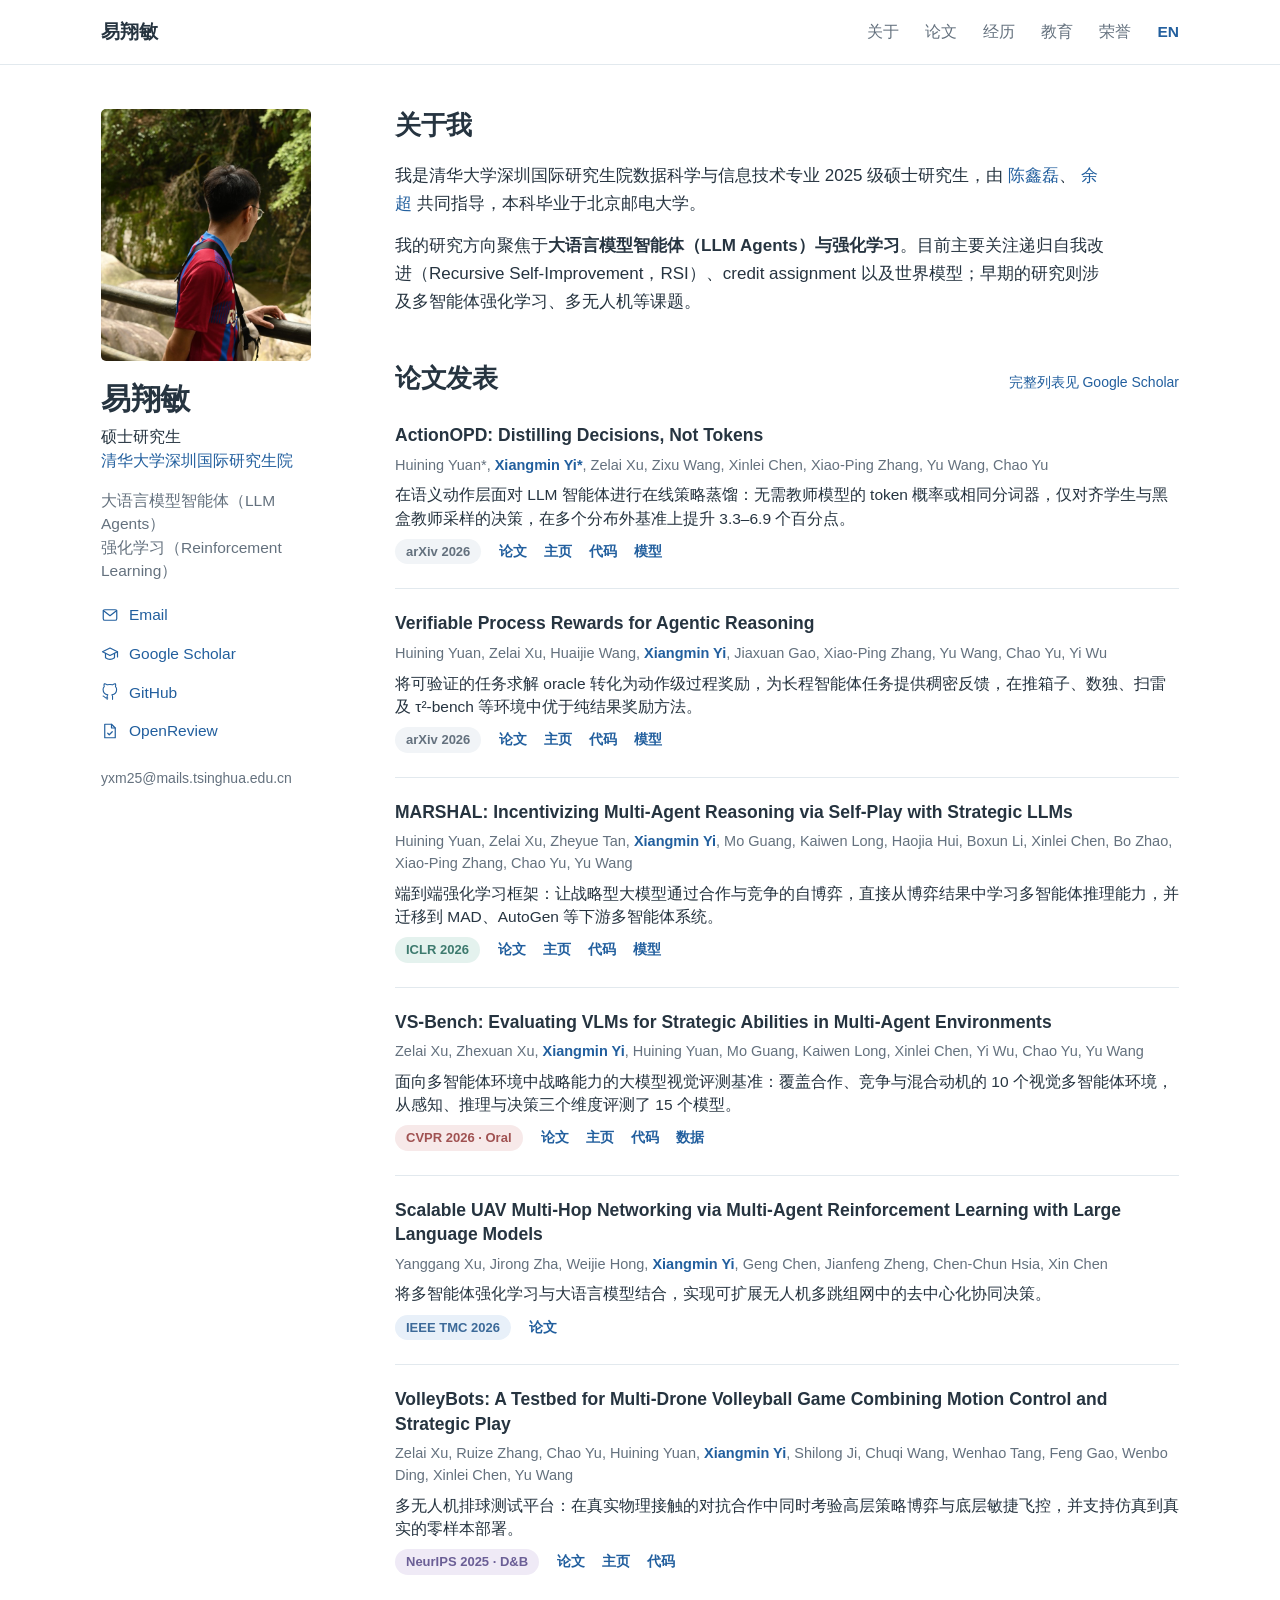
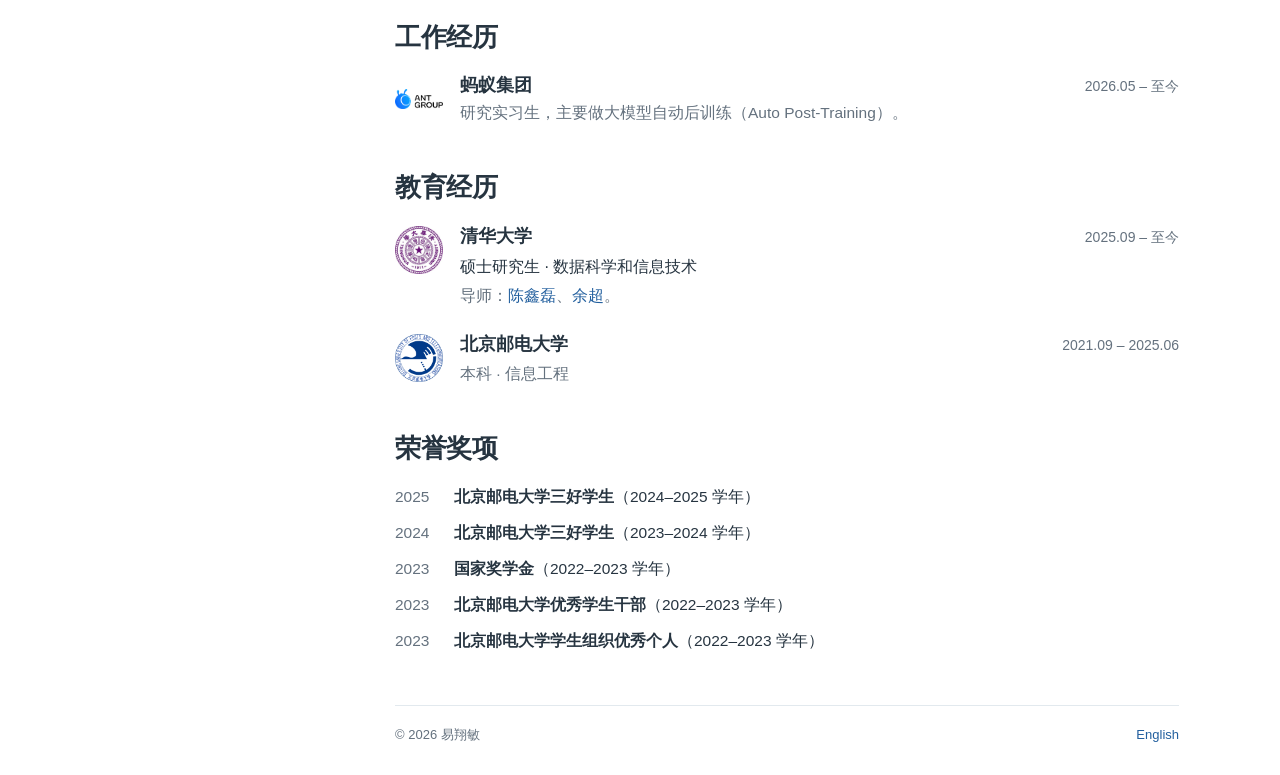
==== index.html @ 649173c6 "Initial commit" ====
<!DOCTYPE html>
<html lang="zh-CN">
<head>
  <meta charset="UTF-8" />
  <meta name="viewport" content="width=device-width, initial-scale=1.0" />
  <title>易翔敏 · 清华大学</title>
  <meta name="description" content="易翔敏（Xiangmin Yi），清华大学硕士研究生，研究方向为大语言模型、智能体、世界模型。论文发表于 ICLR、CVPR、NeurIPS 与 IEEE TMC。" />
  <link rel="icon" type="image/svg+xml" href="favicon.svg" />
  <link rel="stylesheet" href="css/style.css" />
</head>
<body>

<header class="site-header">
  <div class="header-inner">
    <a class="home-link" href="#about">易翔敏</a>
    <nav>
      <a href="#about">关于</a>
      <a href="#publications">论文</a>
      <a href="#experience">经历</a>
      <a href="#education">教育</a>
      <a href="#honors">荣誉</a>
      <a class="lang" href="en/index.html">EN</a>
    </nav>
  </div>
</header>

<div class="page-layout">

  <!-- ============ 左侧人物栏 ============ -->
  <aside class="profile">
    <!-- 如需更换照片：用新的竖版照片（约 3:4）覆盖 assets/img/profile.jpg 即可 -->
    <img class="portrait" src="assets/img/profile.jpg" width="640" height="768" alt="易翔敏" />
    <div class="profile-details">
      <h1>易翔敏</h1>
      <p class="profile-role">
        硕士研究生<br />
        <span class="profile-affiliation"><a href="https://www.sigs.tsinghua.edu.cn/" target="_blank" rel="noopener">清华大学深圳国际研究生院</a></span>
      </p>
      <p class="profile-interests">大语言模型智能体（LLM Agents）<br />强化学习（Reinforcement Learning）</p>
      <ul class="profile-links">
        <li><a href="mailto:yxm25@mails.tsinghua.edu.cn"><svg class="icon" viewBox="0 0 24 24"><rect x="3" y="5" width="18" height="14" rx="2"/><path d="m3 6 9 7 9-7"/></svg><span>Email</span></a></li>
        <li><a href="https://scholar.google.com/citations?hl=zh-CN&user=vT0_pP0AAAAJ" target="_blank" rel="noopener"><svg class="icon" viewBox="0 0 24 24"><path d="m2 9 10-5 10 5-10 5-10-5Z"/><path d="M6 11v6c4 3 8 3 12 0v-6M22 9v7"/></svg><span>Google Scholar</span></a></li>
        <li><a href="https://github.com/y1501028421/" target="_blank" rel="noopener"><svg class="icon" viewBox="0 0 24 24"><path d="M9 20c-5 1-5-3-7-3m14 5v-4a3.5 3.5 0 0 0-1-2.8c3.4-.4 7-1.7 7-7.7A6 6 0 0 0 20.3 3a5.5 5.5 0 0 0-.1-4s-1.3-.4-4.2 1.5a14.5 14.5 0 0 0-8 0C5.1-1.4 3.8-1 3.8-1a5.5 5.5 0 0 0-.1 4A6 6 0 0 0 2 7.5c0 6 3.6 7.3 7 7.7A3.5 3.5 0 0 0 8 18v4" transform="translate(1 2) scale(.9)"/></svg><span>GitHub</span></a></li>
        <li><a href="https://openreview.net/profile?id=%7EXiangmin_Yi1" target="_blank" rel="noopener"><svg class="icon" viewBox="0 0 24 24"><path d="M14 3H5v18h14V8l-5-5Z"/><path d="M14 3v5h5"/><path d="m9 15 2 2 4-4"/></svg><span>OpenReview</span></a></li>
      </ul>
      <a class="email-address" href="mailto:yxm25@mails.tsinghua.edu.cn">yxm25@mails.tsinghua.edu.cn</a>
    </div>
  </aside>

  <!-- ============ 右侧正文 ============ -->
  <main>

    <section id="about" class="about-section">
      <h2>关于我</h2>
      <p>
        我是清华大学深圳国际研究生院数据科学与信息技术专业 2025 级硕士研究生，由
        <a href="https://chen-xinlei.com/" target="_blank" rel="noopener">陈鑫磊</a>、
        <a href="https://zoeyuchao.github.io/" target="_blank" rel="noopener">余超</a>
        共同指导，本科毕业于北京邮电大学。
      </p>
      <p>
        我的研究方向聚焦于<strong>大语言模型智能体（LLM Agents）与强化学习</strong>。目前主要关注递归自我改进（Recursive Self-Improvement，RSI）、credit assignment
        以及世界模型；早期的研究则涉及多智能体强化学习、多无人机等课题。
      </p>
    </section>

    <section id="publications">
      <div class="section-heading">
        <h2>论文发表</h2>
        <a class="section-link" href="https://scholar.google.com/citations?hl=zh-CN&user=vT0_pP0AAAAJ" target="_blank" rel="noopener">完整列表见 Google Scholar</a>
      </div>

      <div class="pub">
        <h3 class="pub-title"><a href="https://arxiv.org/abs/2610.19820" target="_blank" rel="noopener">ActionOPD: Distilling Decisions, Not Tokens</a></h3>
        <p class="pub-authors">Huining Yuan*, <span class="me">Xiangmin Yi*</span>, Zelai Xu, Zixu Wang, Xinlei Chen, Xiao-Ping Zhang, Yu Wang, Chao Yu</p>
        <p class="pub-desc">在语义动作层面对 LLM 智能体进行在线策略蒸馏：无需教师模型的 token 概率或相同分词器，仅对齐学生与黑盒教师采样的决策，在多个分布外基准上提升 3.3–6.9 个百分点。</p>
        <div class="pub-meta">
          <span class="venue preprint">arXiv 2026</span>
          <div class="pub-links">
            <a href="https://arxiv.org/abs/2610.19820" target="_blank" rel="noopener">论文</a>
            <a href="https://thu-nics.github.io/ActionOPD/" target="_blank" rel="noopener">主页</a>
            <a href="https://github.com/thu-nics/ActionOPD" target="_blank" rel="noopener">代码</a>
            <a href="https://huggingface.co/collections/nics-efc/actionopd" target="_blank" rel="noopener">模型</a>
          </div>
        </div>
      </div>

      <div class="pub">
        <h3 class="pub-title"><a href="https://arxiv.org/abs/2605.10325" target="_blank" rel="noopener">Verifiable Process Rewards for Agentic Reasoning</a></h3>
        <p class="pub-authors">Huining Yuan, Zelai Xu, Huaijie Wang, <span class="me">Xiangmin Yi</span>, Jiaxuan Gao, Xiao-Ping Zhang, Yu Wang, Chao Yu, Yi Wu</p>
        <p class="pub-desc">将可验证的任务求解 oracle 转化为动作级过程奖励，为长程智能体任务提供稠密反馈，在推箱子、数独、扫雷及 τ²-bench 等环境中优于纯结果奖励方法。</p>
        <div class="pub-meta">
          <span class="venue preprint">arXiv 2026</span>
          <div class="pub-links">
            <a href="https://arxiv.org/abs/2605.10325" target="_blank" rel="noopener">论文</a>
            <a href="https://thu-nics.github.io/VPR/" target="_blank" rel="noopener">主页</a>
            <a href="https://github.com/thu-nics/VPR" target="_blank" rel="noopener">代码</a>
            <a href="https://huggingface.co/collections/nics-efc/vpr" target="_blank" rel="noopener">模型</a>
          </div>
        </div>
      </div>

      <div class="pub">
        <h3 class="pub-title"><a href="https://arxiv.org/abs/2510.15414" target="_blank" rel="noopener">MARSHAL: Incentivizing Multi-Agent Reasoning via Self-Play with Strategic LLMs</a></h3>
        <p class="pub-authors">Huining Yuan, Zelai Xu, Zheyue Tan, <span class="me">Xiangmin Yi</span>, Mo Guang, Kaiwen Long, Haojia Hui, Boxun Li, Xinlei Chen, Bo Zhao, Xiao-Ping Zhang, Chao Yu, Yu Wang</p>
        <p class="pub-desc">端到端强化学习框架：让战略型大模型通过合作与竞争的自博弈，直接从博弈结果中学习多智能体推理能力，并迁移到 MAD、AutoGen 等下游多智能体系统。</p>
        <div class="pub-meta">
          <span class="venue iclr">ICLR 2026</span>
          <div class="pub-links">
            <a href="https://arxiv.org/abs/2510.15414" target="_blank" rel="noopener">论文</a>
            <a href="https://thu-nics.github.io/MARSHAL/" target="_blank" rel="noopener">主页</a>
            <a href="https://github.com/thu-nics/MARSHAL" target="_blank" rel="noopener">代码</a>
            <a href="https://huggingface.co/collections/nics-efc/marshal" target="_blank" rel="noopener">模型</a>
          </div>
        </div>
      </div>

      <div class="pub">
        <h3 class="pub-title"><a href="https://arxiv.org/abs/2506.02387" target="_blank" rel="noopener">VS-Bench: Evaluating VLMs for Strategic Abilities in Multi-Agent Environments</a></h3>
        <p class="pub-authors">Zelai Xu, Zhexuan Xu, <span class="me">Xiangmin Yi</span>, Huining Yuan, Mo Guang, Kaiwen Long, Xinlei Chen, Yi Wu, Chao Yu, Yu Wang</p>
        <p class="pub-desc">面向多智能体环境中战略能力的大模型视觉评测基准：覆盖合作、竞争与混合动机的 10 个视觉多智能体环境，从感知、推理与决策三个维度评测了 15 个模型。</p>
        <div class="pub-meta">
          <span class="venue cvpr">CVPR 2026 · Oral</span>
          <div class="pub-links">
            <a href="https://arxiv.org/abs/2506.02387" target="_blank" rel="noopener">论文</a>
            <a href="https://vs-bench.github.io/" target="_blank" rel="noopener">主页</a>
            <a href="https://github.com/zelaix/VS-Bench" target="_blank" rel="noopener">代码</a>
            <a href="https://huggingface.co/datasets/zelaix/VS-Bench" target="_blank" rel="noopener">数据</a>
          </div>
        </div>
      </div>

      <div class="pub">
        <h3 class="pub-title"><a href="https://arxiv.org/abs/2505.08448" target="_blank" rel="noopener">Scalable UAV Multi-Hop Networking via Multi-Agent Reinforcement Learning with Large Language Models</a></h3>
        <p class="pub-authors">Yanggang Xu, Jirong Zha, Weijie Hong, <span class="me">Xiangmin Yi</span>, Geng Chen, Jianfeng Zheng, Chen-Chun Hsia, Xin Chen</p>
        <p class="pub-desc">将多智能体强化学习与大语言模型结合，实现可扩展无人机多跳组网中的去中心化协同决策。</p>
        <div class="pub-meta">
          <span class="venue journal">IEEE TMC 2026</span>
          <div class="pub-links">
            <a href="https://arxiv.org/abs/2505.08448" target="_blank" rel="noopener">论文</a>
          </div>
        </div>
      </div>

      <div class="pub">
        <h3 class="pub-title"><a href="https://arxiv.org/abs/2502.01932" target="_blank" rel="noopener">VolleyBots: A Testbed for Multi-Drone Volleyball Game Combining Motion Control and Strategic Play</a></h3>
        <p class="pub-authors">Zelai Xu, Ruize Zhang, Chao Yu, Huining Yuan, <span class="me">Xiangmin Yi</span>, Shilong Ji, Chuqi Wang, Wenhao Tang, Feng Gao, Wenbo Ding, Xinlei Chen, Yu Wang</p>
        <p class="pub-desc">多无人机排球测试平台：在真实物理接触的对抗合作中同时考验高层策略博弈与底层敏捷飞控，并支持仿真到真实的零样本部署。</p>
        <div class="pub-meta">
          <span class="venue neurips">NeurIPS 2025 · D&amp;B</span>
          <div class="pub-links">
            <a href="https://arxiv.org/abs/2502.01932" target="_blank" rel="noopener">论文</a>
            <a href="https://sites.google.com/view/thu-volleybots" target="_blank" rel="noopener">主页</a>
            <a href="https://github.com/thu-uav/VolleyBots" target="_blank" rel="noopener">代码</a>
          </div>
        </div>
      </div>
    </section>

    <section id="experience">
      <h2>工作经历</h2>
      <div class="entry">
        <img class="entry-logo" src="assets/logos/ant.png" width="48" height="48" alt="" loading="lazy" />
        <div class="entry-heading"><h3>蚂蚁集团</h3><p class="entry-date">2026.05 – 至今</p></div>
        <p>研究实习生，主要做大模型自动后训练（Auto Post-Training）。</p>
      </div>
    </section>

    <section id="education">
      <h2>教育经历</h2>
      <div class="entry">
        <img class="entry-logo" src="assets/logos/tsinghua.png" width="48" height="48" alt="" loading="lazy" />
        <div class="entry-heading"><h3>清华大学</h3><p class="entry-date">2025.09 – 至今</p></div>
        <p class="entry-role">硕士研究生 · 数据科学和信息技术</p>
        <p>导师：<a href="https://chen-xinlei.com/" target="_blank" rel="noopener">陈鑫磊</a>、<a href="https://zoeyuchao.github.io/" target="_blank" rel="noopener">余超</a>。</p>
      </div>
      <div class="entry">
        <img class="entry-logo" src="assets/logos/bupt.png" width="48" height="48" alt="" loading="lazy" />
        <div class="entry-heading"><h3>北京邮电大学</h3><p class="entry-date">2021.09 – 2025.06</p></div>
        <p class="entry-role">本科 · 信息工程</p>
      </div>
    </section>

    <section id="honors">
      <h2>荣誉奖项</h2>
      <ul class="honors-list">
        <li><span class="honor-year">2025</span><span><strong>北京邮电大学三好学生</strong>（2024–2025 学年）</span></li>
        <li><span class="honor-year">2024</span><span><strong>北京邮电大学三好学生</strong>（2023–2024 学年）</span></li>
        <li><span class="honor-year">2023</span><span><strong>国家奖学金</strong>（2022–2023 学年）</span></li>
        <li><span class="honor-year">2023</span><span><strong>北京邮电大学优秀学生干部</strong>（2022–2023 学年）</span></li>
        <li><span class="honor-year">2023</span><span><strong>北京邮电大学学生组织优秀个人</strong>（2022–2023 学年）</span></li>
      </ul>
    </section>

    <footer class="site-footer">
      <span>© 2026 易翔敏</span>
      <span><a href="en/index.html">English</a></span>
    </footer>

  </main>
</div>

</body>
</html>
---- css/style.css ----
/* ============================================================
   Xiangmin Yi — Academic Homepage
   中英双版共享样式（布局参照 huiningyuan.github.io 源码：
   左侧人物侧栏 + 右侧正文两栏结构）
   ============================================================ */

:root {
  color-scheme: light;
  --paper: #ffffff;
  --ink: #263440;
  --muted: #64717e;
  --link: #225f9e;
  --line: #e2e9ee;
  --wash: #f4f8fb;
  --page-width: 1130px;
  --header-height: 64px;
}

* { box-sizing: border-box; }
html { scroll-behavior: smooth; scroll-padding-top: 88px; }

body {
  margin: 0;
  background: var(--paper);
  color: var(--ink);
  font-family: -apple-system, BlinkMacSystemFont, "Segoe UI", "PingFang SC",
    "Hiragino Sans GB", "Microsoft YaHei", "Noto Sans SC", "Helvetica Neue",
    Arial, sans-serif;
  font-size: 17px;
  line-height: 1.65;
  -webkit-font-smoothing: antialiased;
}

a { color: var(--link); text-decoration: none; text-underline-offset: 3px; }
a:hover { text-decoration: underline; }
strong { font-weight: 600; }
p { margin: 0 0 14px; }
h1, h2, h3 { margin: 0; color: var(--ink); }
h2 { font-size: 26px; font-weight: 600; line-height: 1.25; letter-spacing: -0.3px; margin-bottom: 20px; }
h3 { font-size: 17.5px; font-weight: 600; line-height: 1.4; }

.icon { width: 18px; height: 18px; flex: 0 0 18px; fill: none; stroke: currentColor; stroke-width: 1.6; stroke-linecap: round; stroke-linejoin: round; }

/* ---------- Header ---------- */
.site-header { position: sticky; top: 0; z-index: 5; border-bottom: 1px solid var(--line); background: rgba(255, 255, 255, 0.97); }
.header-inner { max-width: var(--page-width); min-height: var(--header-height); margin: 0 auto; padding: 0 26px; display: flex; align-items: center; justify-content: space-between; gap: 24px; }
.home-link { font-weight: 600; font-size: 19px; color: var(--ink); white-space: nowrap; }
.home-link:hover { color: var(--link); text-decoration: none; }
.header-inner nav { display: flex; align-items: center; gap: 26px; }
.header-inner nav a { font-size: 15.5px; color: var(--muted); white-space: nowrap; }
.header-inner nav a:hover { color: var(--link); text-decoration: none; }
.header-inner nav .lang { color: var(--link); font-weight: 600; }

/* ---------- Two-column layout ---------- */
.page-layout {
  max-width: var(--page-width);
  margin: 44px auto 0;
  padding: 0 26px;
  display: grid;
  grid-template-columns: 230px minmax(0, 1fr);
  gap: 64px;
  align-items: start;
}

/* ---------- Left profile sidebar ---------- */
.profile { position: sticky; top: 88px; }
.portrait { display: block; width: 210px; max-width: 100%; height: 252px; object-fit: cover; border-radius: 5px; }
.profile h1 {
  margin: 20px 0 8px;
  font-family: Georgia, "Times New Roman", "Songti SC", "SimSun", serif;
  font-size: 30px;
  line-height: 1.2;
  font-weight: 700;
  letter-spacing: -0.5px;
}
.profile-role { line-height: 1.5; margin-bottom: 16px; font-size: 16px; }
.profile-affiliation { display: inline-flex; align-items: center; gap: 7px; }
.profile-interests { font-size: 15.5px; color: var(--muted); line-height: 1.5; margin-bottom: 20px; }
.profile-links { list-style: none; margin: 0; padding: 0; }
.profile-links li + li { margin-top: 8px; }
.profile-links a { display: inline-flex; align-items: center; gap: 10px; font-size: 15.5px; }
.email-address { display: inline-block; font-size: 14px; margin-top: 18px; color: var(--muted); overflow-wrap: anywhere; }

/* ---------- Main content ---------- */
main { min-width: 0; }
main > section { margin-bottom: 46px; scroll-margin-top: 20px; }
.about-section p { max-width: 76ch; }

.section-heading { display: flex; justify-content: space-between; align-items: baseline; gap: 16px; }
.section-heading h2 { margin-bottom: 7px; }
.section-link { font-size: 14px; white-space: nowrap; }
.section-note { font-size: 14px; color: var(--muted); margin-bottom: 18px; }

/* ---------- Publications ---------- */
.pub { padding: 22px 0 24px; border-bottom: 1px solid var(--line); }
.pub:first-of-type { padding-top: 0; }
.pub:last-child { border-bottom: 0; padding-bottom: 0; }

.pub-title { margin-bottom: 7px; font-size: 17.5px; line-height: 1.4; }
.pub-title a { color: var(--ink); }
.pub-title a:hover { color: var(--link); text-decoration: none; }

.pub-authors { font-size: 14.5px; color: var(--muted); line-height: 1.5; margin-bottom: 7px; }
.pub-authors .me { color: var(--link); font-weight: 700; }

.pub-desc { font-size: 15.5px; line-height: 1.5; margin-bottom: 9px; }

.pub-meta { display: flex; flex-wrap: wrap; align-items: center; gap: 8px 18px; }

.venue {
  display: inline-block;
  font-size: 13px;
  font-weight: 700;
  padding: 2px 11px;
  border-radius: 999px;
  white-space: nowrap;
}
.venue.iclr    { background: #e4f2ee; color: #3d7a6e; }
.venue.cvpr    { background: #f7e9e9; color: #a05252; }
.venue.neurips { background: #efeaf6; color: #6b5f96; }
.venue.journal { background: #e8f0f9; color: #3d6a99; }
.venue.preprint{ background: #f1f4f7; color: #64717e; }

.pub-links { display: flex; flex-wrap: wrap; align-items: center; gap: 8px 17px; font-size: 14px; font-weight: 600; }

/* ---------- Experience / Education ---------- */
.entry { display: grid; grid-template-columns: 48px minmax(0, 1fr); column-gap: 17px; }
.entry-logo { grid-column: 1; grid-row: 1 / span 3; width: 48px; height: 48px; object-fit: contain; align-self: start; margin-top: 2px; }
.entry-heading, .entry > p { grid-column: 2; }
.entry-no-logo .entry-heading, .entry-no-logo > p { grid-column: 1 / -1; }
.entry + .entry { margin-top: 24px; }
.entry-heading { display: flex; justify-content: space-between; align-items: baseline; gap: 16px; }
.entry-heading h3 { font-size: 17.5px; }
.entry-date { flex-shrink: 0; font-size: 14px; color: var(--muted); margin-bottom: 3px; }
.entry-role { font-size: 16px; margin: 2px 0 4px; }
.entry > p:last-child { font-size: 15.5px; color: var(--muted); line-height: 1.55; margin-bottom: 0; }
.hint { font-size: 13px; color: #b08a3e; font-weight: 400; }

/* ---------- Honors ---------- */
.honors-list { list-style: none; padding: 0; margin: 0; }
.honors-list li { display: grid; grid-template-columns: 46px minmax(0, 1fr); gap: 13px; font-size: 15.5px; line-height: 1.55; }
.honors-list li + li { margin-top: 12px; }
.honor-year { color: var(--muted); }

/* ---------- Footer ---------- */
.site-footer { margin: 52px 0 30px; padding-top: 18px; border-top: 1px solid var(--line); display: flex; justify-content: space-between; gap: 15px; color: var(--muted); font-size: 13px; }

/* ---------- Responsive ---------- */
@media (max-width: 1000px) {
  .page-layout { grid-template-columns: 210px minmax(0, 1fr); gap: 38px; }
  .header-inner nav { gap: 20px; }
}

@media (max-width: 760px) {
  :root { --header-height: 56px; }
  html { scroll-padding-top: 76px; }
  .profile { top: 72px; }
  .header-inner { padding: 0 20px; justify-content: center; }
  .home-link { display: none; }
  .header-inner nav { width: 100%; justify-content: space-between; gap: 10px; }
  .header-inner nav a { font-size: 14.5px; }
  .page-layout { display: block; margin-top: 28px; padding: 0 22px; }
  .profile { position: static; display: grid; grid-template-columns: 130px minmax(0, 1fr); gap: 22px; margin-bottom: 36px; }
  .portrait { width: 130px; height: 165px; }
  .profile h1 { margin-top: 0; font-size: 27px; margin-bottom: 6px; }
  .profile-role { font-size: 15px; margin-bottom: 10px; }
  .profile-interests { display: none; }
  .profile-links { display: flex; flex-wrap: wrap; gap: 8px 16px; }
  .profile-links li + li { margin-top: 0; }
  .profile-links a { font-size: 14px; gap: 6px; }
  .email-address { margin-top: 10px; font-size: 12.5px; }
  h2 { font-size: 24px; margin-bottom: 16px; }
  main > section { margin-bottom: 38px; }
}

@media (max-width: 520px) {
  body { font-size: 16px; line-height: 1.6; }
  .page-layout { padding: 0 18px; }
  .profile { grid-template-columns: 105px minmax(0, 1fr); gap: 18px; margin-bottom: 30px; }
  .portrait { width: 105px; height: 142px; }
  .profile h1 { font-size: 24px; }
  .profile-role { font-size: 14px; }
  .profile-links a { font-size: 13px; }
  .profile-links .icon { display: none; }
  .email-address { font-size: 12px; margin-top: 8px; }
  .entry-heading { display: block; }
  .entry-date { margin-top: 2px; }
  .entry { grid-template-columns: 40px minmax(0, 1fr); column-gap: 13px; }
  .entry-logo { width: 40px; height: 40px; }
  .site-footer { flex-direction: column; gap: 3px; }
}

@media (prefers-reduced-motion: reduce) {
  html { scroll-behavior: auto; }
}
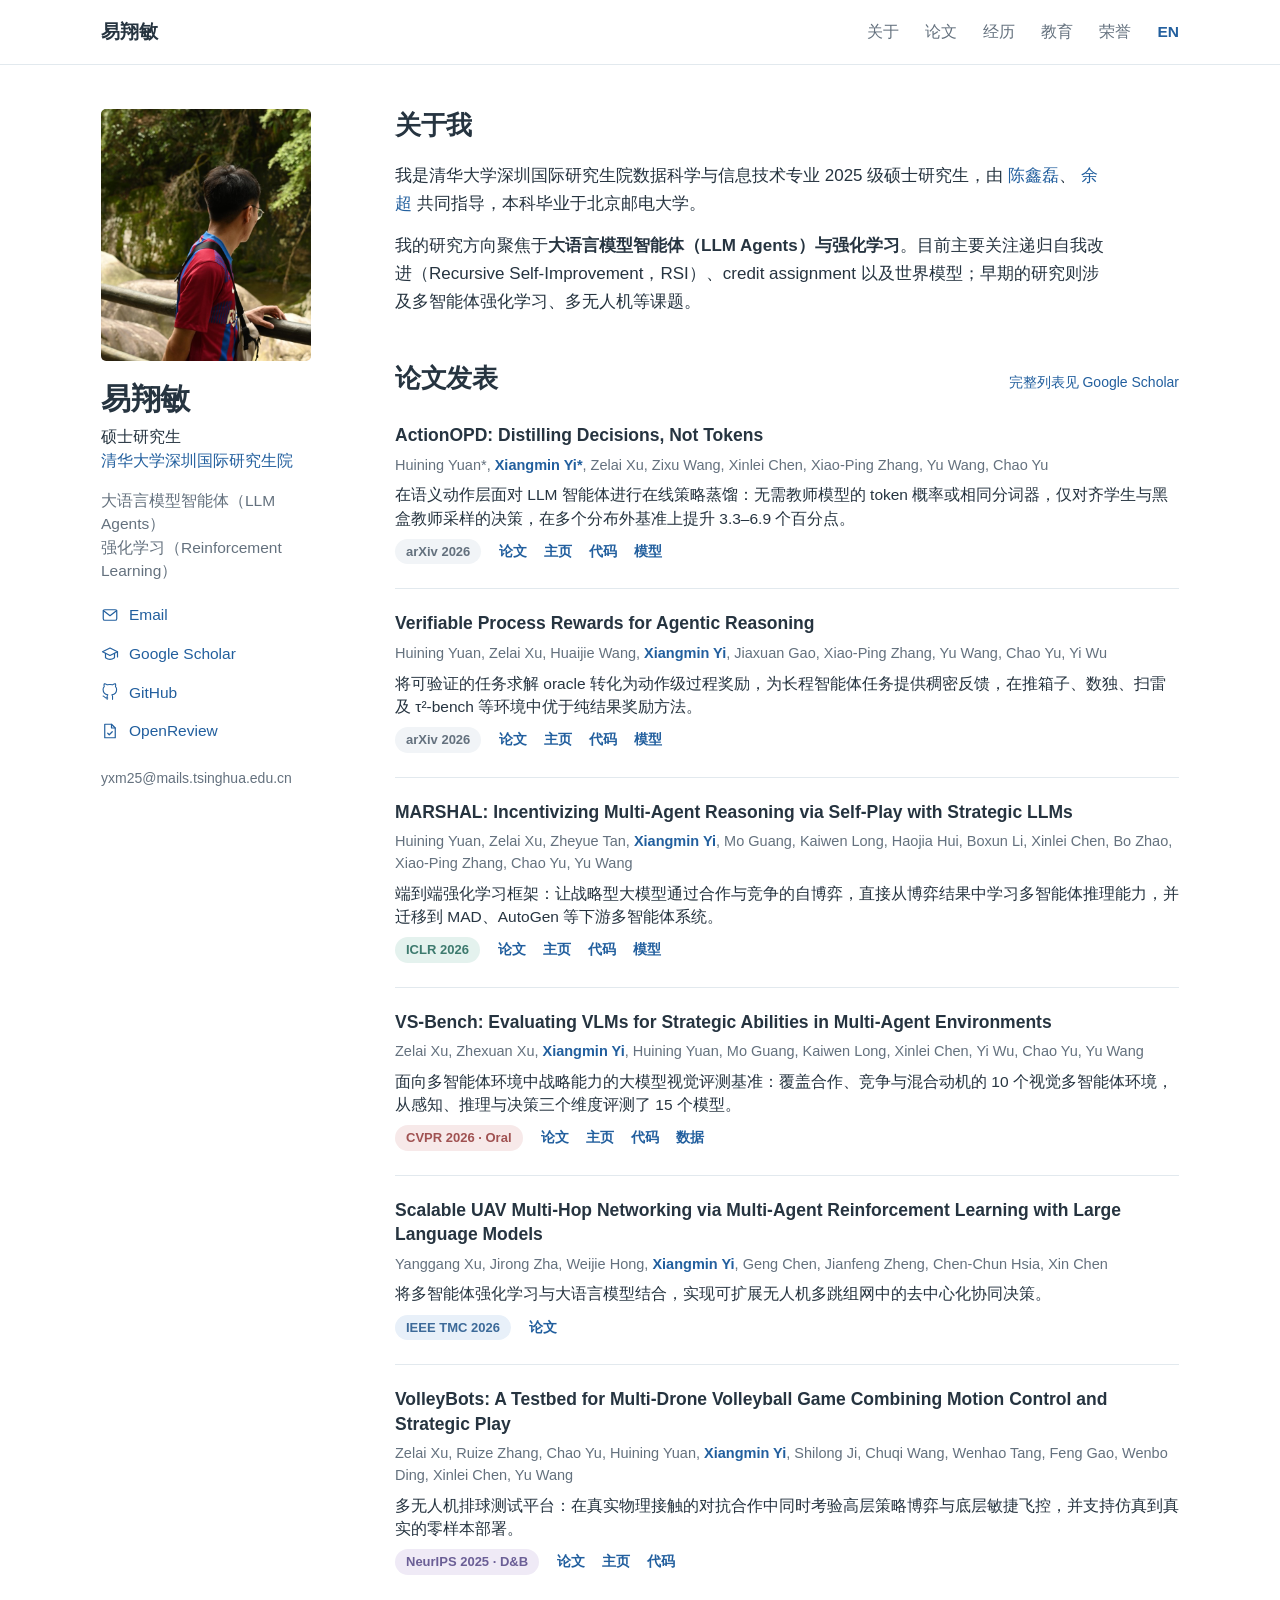
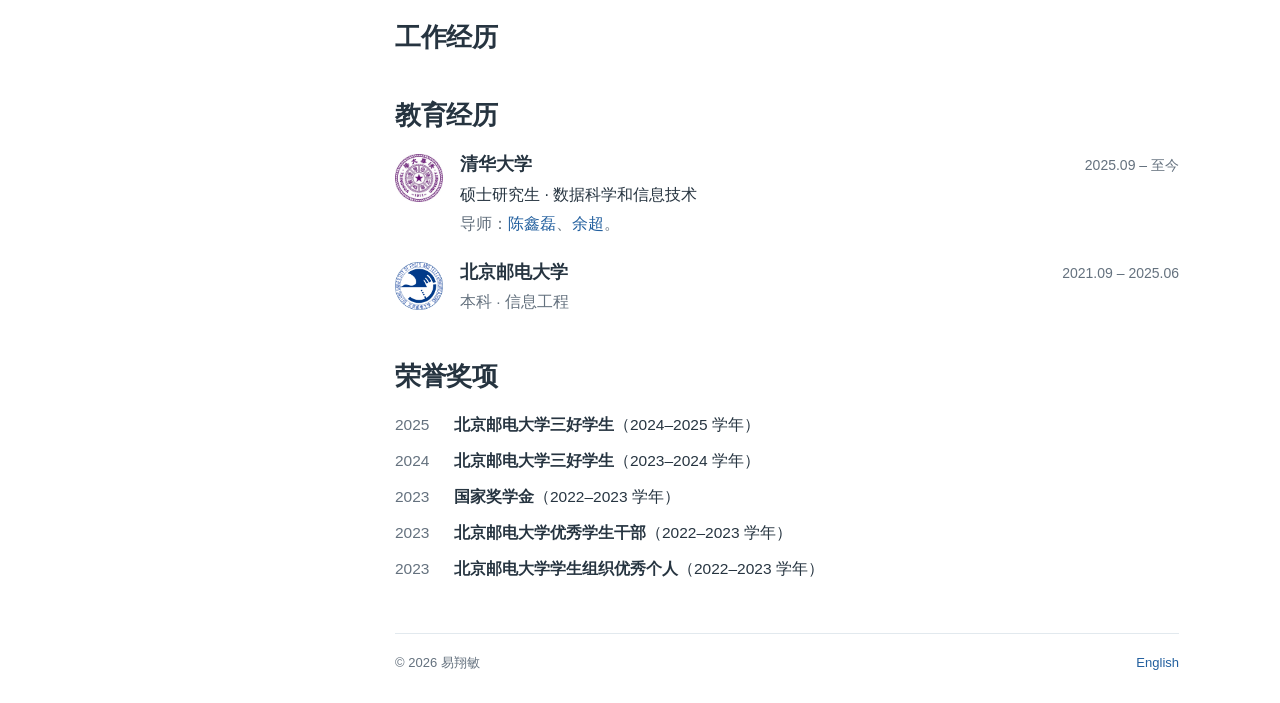
==== commit 01e12f05: "Temporarily hide Ant Group entry (kept in comments for easy restore)" ====
--- a/index.html
+++ b/index.html
@@ -19,7 +19,7 @@
       <a href="#experience">经历</a>
       <a href="#education">教育</a>
       <a href="#honors">荣誉</a>
-      <a class="lang" href="en/index.html">EN</a>
+      <a class="lang" href="en/">EN</a>
     </nav>
   </div>
 </header>
@@ -159,11 +159,13 @@
 
     <section id="experience">
       <h2>工作经历</h2>
+      <!-- 暂时隐藏，需要恢复时去掉下面的注释即可
       <div class="entry">
         <img class="entry-logo" src="assets/logos/ant.png" width="48" height="48" alt="" loading="lazy" />
         <div class="entry-heading"><h3>蚂蚁集团</h3><p class="entry-date">2026.05 – 至今</p></div>
         <p>研究实习生，主要做大模型自动后训练（Auto Post-Training）。</p>
       </div>
+      -->
     </section>
 
     <section id="education">
@@ -194,7 +196,7 @@
 
     <footer class="site-footer">
       <span>© 2026 易翔敏</span>
-      <span><a href="en/index.html">English</a></span>
+      <span><a href="en/">English</a></span>
     </footer>
 
   </main>
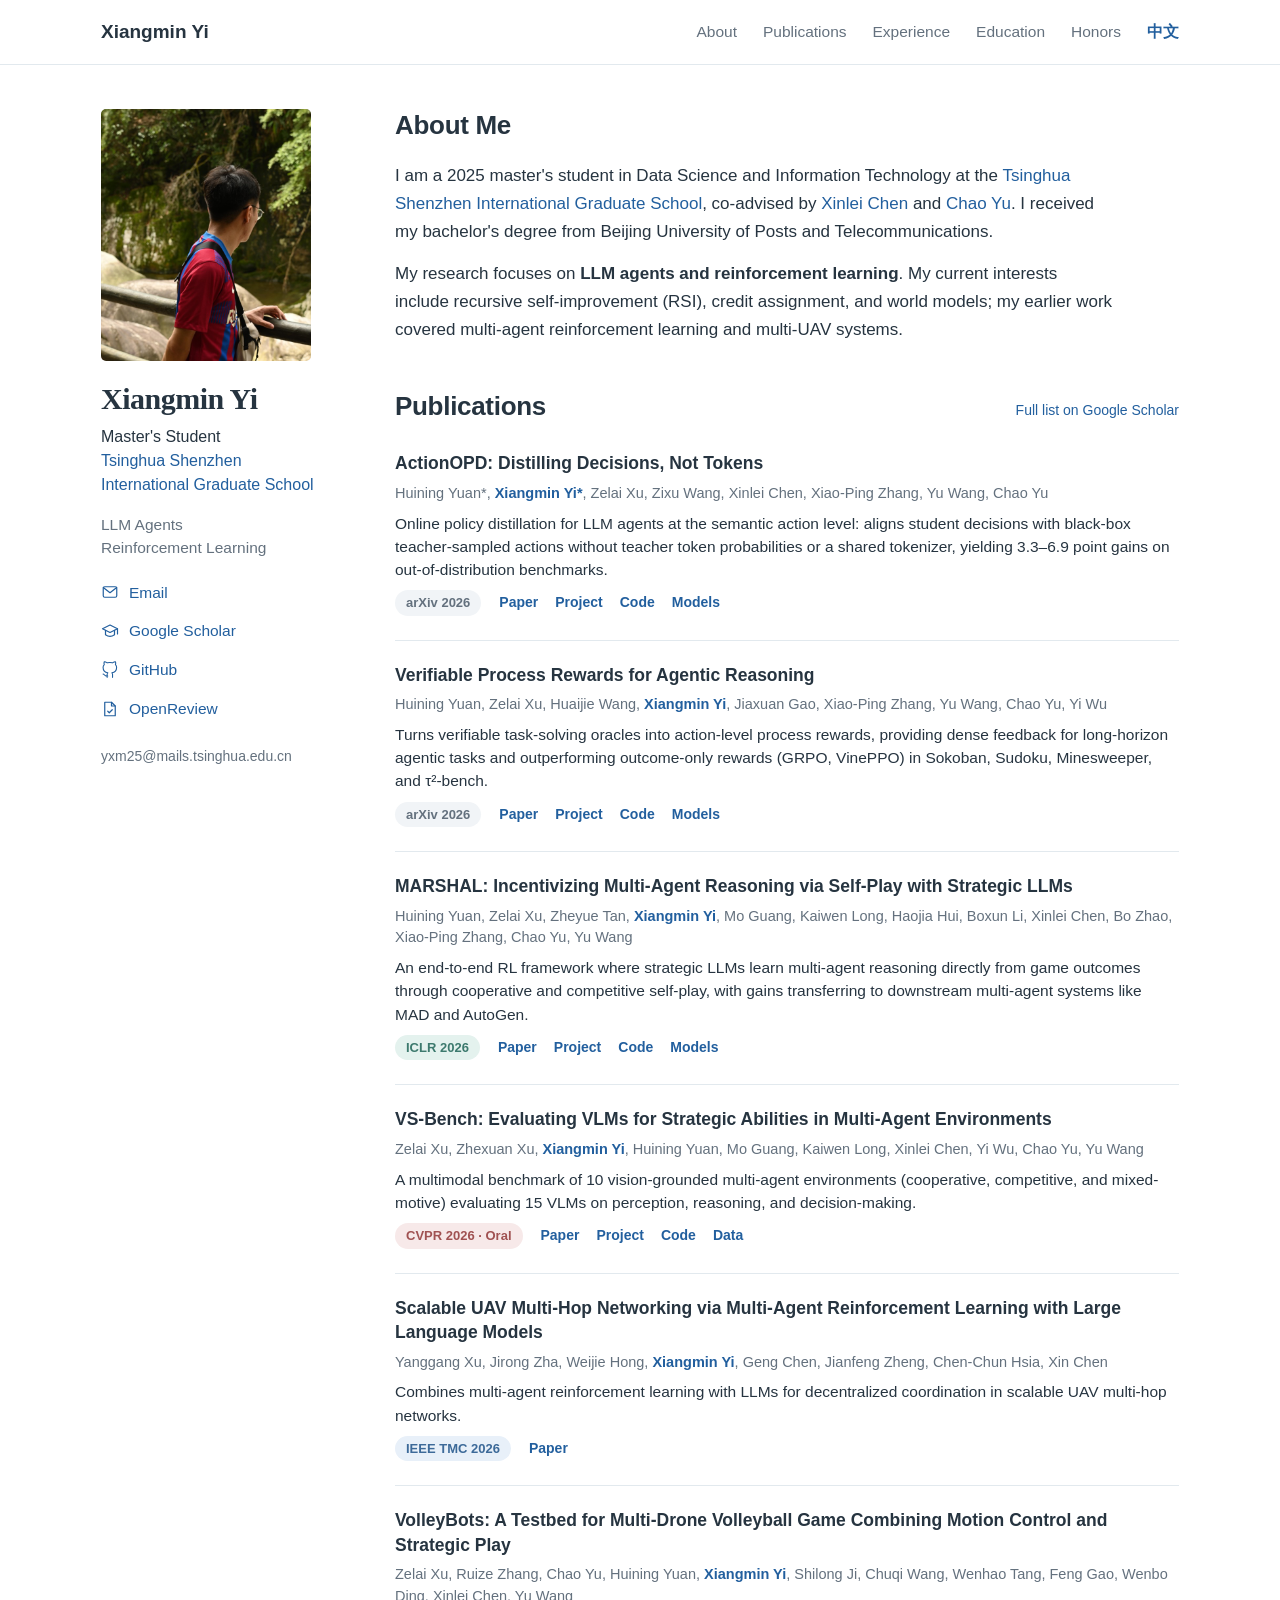
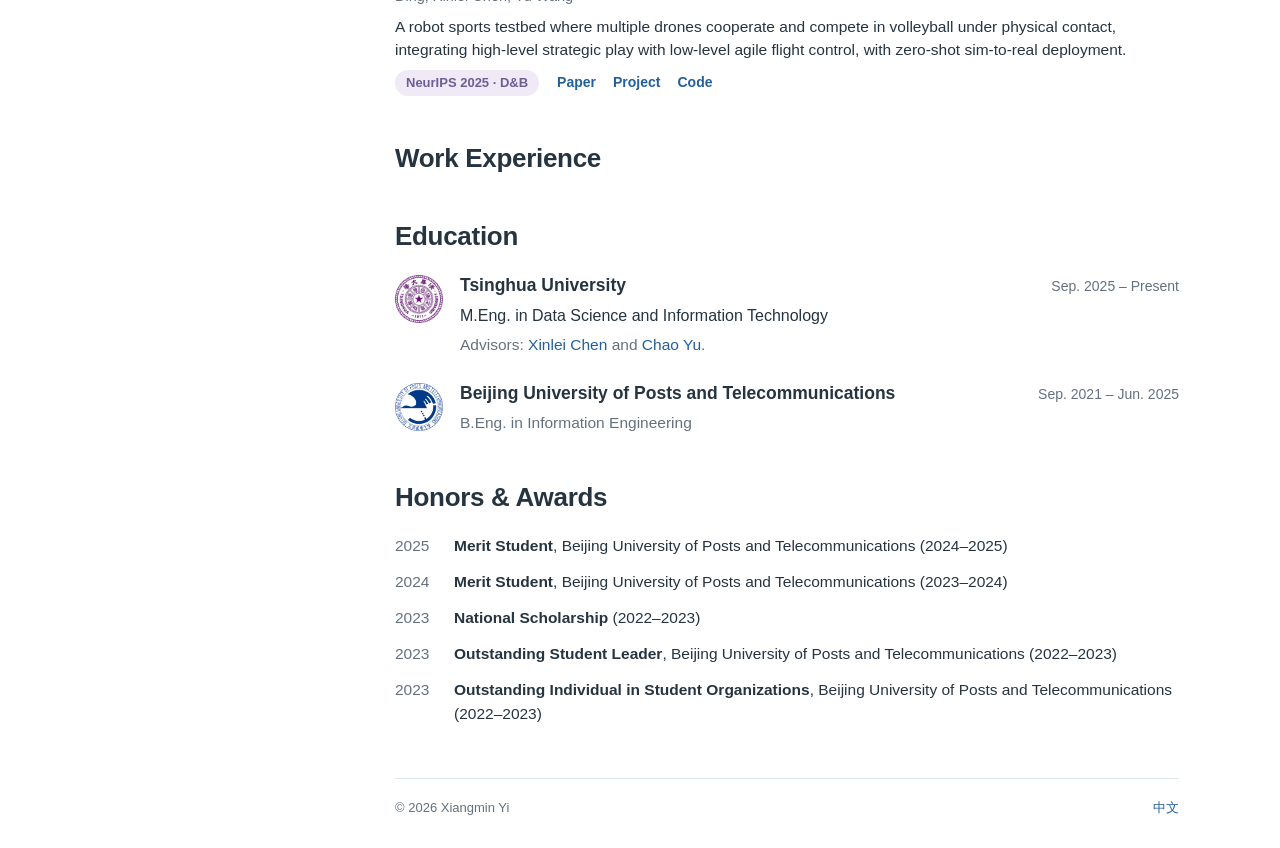
==== commit 19c0fc19: "Swap defaults: English at root, Chinese at /cn/; /en/ redirects to root" ====
--- a/index.html
+++ b/index.html
@@ -1,10 +1,10 @@
 <!DOCTYPE html>
-<html lang="zh-CN">
+<html lang="en">
 <head>
   <meta charset="UTF-8" />
   <meta name="viewport" content="width=device-width, initial-scale=1.0" />
-  <title>易翔敏 · 清华大学</title>
-  <meta name="description" content="易翔敏（Xiangmin Yi），清华大学硕士研究生，研究方向为大语言模型、智能体、世界模型。论文发表于 ICLR、CVPR、NeurIPS 与 IEEE TMC。" />
+  <title>Xiangmin Yi | Tsinghua University</title>
+  <meta name="description" content="Homepage of Xiangmin Yi, a master's student at Tsinghua University working on LLMs, agents, and world models. Publications at ICLR, CVPR, NeurIPS, and IEEE TMC." />
   <link rel="icon" type="image/svg+xml" href="favicon.svg" />
   <link rel="stylesheet" href="css/style.css" />
 </head>
@@ -12,34 +12,34 @@
 
 <header class="site-header">
   <div class="header-inner">
-    <a class="home-link" href="#about">易翔敏</a>
+    <a class="home-link" href="#about">Xiangmin Yi</a>
     <nav>
-      <a href="#about">关于</a>
-      <a href="#publications">论文</a>
-      <a href="#experience">经历</a>
-      <a href="#education">教育</a>
-      <a href="#honors">荣誉</a>
-      <a class="lang" href="en/">EN</a>
+      <a href="#about">About</a>
+      <a href="#publications">Publications</a>
+      <a href="#experience">Experience</a>
+      <a href="#education">Education</a>
+      <a href="#honors">Honors</a>
+      <a class="lang" href="cn/">中文</a>
     </nav>
   </div>
 </header>
 
 <div class="page-layout">
 
-  <!-- ============ 左侧人物栏 ============ -->
+  <!-- ============ Left profile sidebar ============ -->
   <aside class="profile">
-    <!-- 如需更换照片：用新的竖版照片（约 3:4）覆盖 assets/img/profile.jpg 即可 -->
-    <img class="portrait" src="assets/img/profile.jpg" width="640" height="768" alt="易翔敏" />
+    <!-- To replace the photo: overwrite assets/img/profile.jpg with a new portrait (~3:4) -->
+    <img class="portrait" src="assets/img/profile.jpg" width="640" height="768" alt="Xiangmin Yi" />
     <div class="profile-details">
-      <h1>易翔敏</h1>
+      <h1>Xiangmin Yi</h1>
       <p class="profile-role">
-        硕士研究生<br />
-        <span class="profile-affiliation"><a href="https://www.sigs.tsinghua.edu.cn/" target="_blank" rel="noopener">清华大学深圳国际研究生院</a></span>
+        Master's Student<br />
+        <span class="profile-affiliation"><a href="https://www.sigs.tsinghua.edu.cn/" target="_blank" rel="noopener">Tsinghua Shenzhen International Graduate School</a></span>
       </p>
-      <p class="profile-interests">大语言模型智能体（LLM Agents）<br />强化学习（Reinforcement Learning）</p>
+      <p class="profile-interests">LLM Agents<br />Reinforcement Learning</p>
       <ul class="profile-links">
         <li><a href="mailto:yxm25@mails.tsinghua.edu.cn"><svg class="icon" viewBox="0 0 24 24"><rect x="3" y="5" width="18" height="14" rx="2"/><path d="m3 6 9 7 9-7"/></svg><span>Email</span></a></li>
-        <li><a href="https://scholar.google.com/citations?hl=zh-CN&user=vT0_pP0AAAAJ" target="_blank" rel="noopener"><svg class="icon" viewBox="0 0 24 24"><path d="m2 9 10-5 10 5-10 5-10-5Z"/><path d="M6 11v6c4 3 8 3 12 0v-6M22 9v7"/></svg><span>Google Scholar</span></a></li>
+        <li><a href="https://scholar.google.com/citations?hl=en&user=vT0_pP0AAAAJ" target="_blank" rel="noopener"><svg class="icon" viewBox="0 0 24 24"><path d="m2 9 10-5 10 5-10 5-10-5Z"/><path d="M6 11v6c4 3 8 3 12 0v-6M22 9v7"/></svg><span>Google Scholar</span></a></li>
         <li><a href="https://github.com/y1501028421/" target="_blank" rel="noopener"><svg class="icon" viewBox="0 0 24 24"><path d="M9 20c-5 1-5-3-7-3m14 5v-4a3.5 3.5 0 0 0-1-2.8c3.4-.4 7-1.7 7-7.7A6 6 0 0 0 20.3 3a5.5 5.5 0 0 0-.1-4s-1.3-.4-4.2 1.5a14.5 14.5 0 0 0-8 0C5.1-1.4 3.8-1 3.8-1a5.5 5.5 0 0 0-.1 4A6 6 0 0 0 2 7.5c0 6 3.6 7.3 7 7.7A3.5 3.5 0 0 0 8 18v4" transform="translate(1 2) scale(.9)"/></svg><span>GitHub</span></a></li>
         <li><a href="https://openreview.net/profile?id=%7EXiangmin_Yi1" target="_blank" rel="noopener"><svg class="icon" viewBox="0 0 24 24"><path d="M14 3H5v18h14V8l-5-5Z"/><path d="M14 3v5h5"/><path d="m9 15 2 2 4-4"/></svg><span>OpenReview</span></a></li>
       </ul>
@@ -47,40 +47,43 @@
     </div>
   </aside>
 
-  <!-- ============ 右侧正文 ============ -->
+  <!-- ============ Main content ============ -->
   <main>
 
     <section id="about" class="about-section">
-      <h2>关于我</h2>
+      <h2>About Me</h2>
       <p>
-        我是清华大学深圳国际研究生院数据科学与信息技术专业 2025 级硕士研究生，由
-        <a href="https://chen-xinlei.com/" target="_blank" rel="noopener">陈鑫磊</a>、
-        <a href="https://zoeyuchao.github.io/" target="_blank" rel="noopener">余超</a>
-        共同指导，本科毕业于北京邮电大学。
+        I am a 2025 master's student in Data Science and Information Technology at the
+        <a href="https://www.sigs.tsinghua.edu.cn/" target="_blank" rel="noopener">Tsinghua Shenzhen International Graduate School</a>,
+        co-advised by
+        <a href="https://chen-xinlei.com/" target="_blank" rel="noopener">Xinlei Chen</a> and
+        <a href="https://zoeyuchao.github.io/" target="_blank" rel="noopener">Chao Yu</a>.
+        I received my bachelor's degree from Beijing University of Posts and Telecommunications.
       </p>
       <p>
-        我的研究方向聚焦于<strong>大语言模型智能体（LLM Agents）与强化学习</strong>。目前主要关注递归自我改进（Recursive Self-Improvement，RSI）、credit assignment
-        以及世界模型；早期的研究则涉及多智能体强化学习、多无人机等课题。
+        My research focuses on <strong>LLM agents and reinforcement learning</strong>.
+        My current interests include recursive self-improvement (RSI), credit assignment, and world models;
+        my earlier work covered multi-agent reinforcement learning and multi-UAV systems.
       </p>
     </section>
 
     <section id="publications">
       <div class="section-heading">
-        <h2>论文发表</h2>
-        <a class="section-link" href="https://scholar.google.com/citations?hl=zh-CN&user=vT0_pP0AAAAJ" target="_blank" rel="noopener">完整列表见 Google Scholar</a>
+        <h2>Publications</h2>
+        <a class="section-link" href="https://scholar.google.com/citations?hl=en&user=vT0_pP0AAAAJ" target="_blank" rel="noopener">Full list on Google Scholar</a>
       </div>
 
       <div class="pub">
         <h3 class="pub-title"><a href="https://arxiv.org/abs/2610.19820" target="_blank" rel="noopener">ActionOPD: Distilling Decisions, Not Tokens</a></h3>
         <p class="pub-authors">Huining Yuan*, <span class="me">Xiangmin Yi*</span>, Zelai Xu, Zixu Wang, Xinlei Chen, Xiao-Ping Zhang, Yu Wang, Chao Yu</p>
-        <p class="pub-desc">在语义动作层面对 LLM 智能体进行在线策略蒸馏：无需教师模型的 token 概率或相同分词器，仅对齐学生与黑盒教师采样的决策，在多个分布外基准上提升 3.3–6.9 个百分点。</p>
+        <p class="pub-desc">Online policy distillation for LLM agents at the semantic action level: aligns student decisions with black-box teacher-sampled actions without teacher token probabilities or a shared tokenizer, yielding 3.3–6.9 point gains on out-of-distribution benchmarks.</p>
         <div class="pub-meta">
           <span class="venue preprint">arXiv 2026</span>
           <div class="pub-links">
-            <a href="https://arxiv.org/abs/2610.19820" target="_blank" rel="noopener">论文</a>
-            <a href="https://thu-nics.github.io/ActionOPD/" target="_blank" rel="noopener">主页</a>
-            <a href="https://github.com/thu-nics/ActionOPD" target="_blank" rel="noopener">代码</a>
-            <a href="https://huggingface.co/collections/nics-efc/actionopd" target="_blank" rel="noopener">模型</a>
+            <a href="https://arxiv.org/abs/2610.19820" target="_blank" rel="noopener">Paper</a>
+            <a href="https://thu-nics.github.io/ActionOPD/" target="_blank" rel="noopener">Project</a>
+            <a href="https://github.com/thu-nics/ActionOPD" target="_blank" rel="noopener">Code</a>
+            <a href="https://huggingface.co/collections/nics-efc/actionopd" target="_blank" rel="noopener">Models</a>
           </div>
         </div>
       </div>
@@ -88,14 +91,14 @@
       <div class="pub">
         <h3 class="pub-title"><a href="https://arxiv.org/abs/2605.10325" target="_blank" rel="noopener">Verifiable Process Rewards for Agentic Reasoning</a></h3>
         <p class="pub-authors">Huining Yuan, Zelai Xu, Huaijie Wang, <span class="me">Xiangmin Yi</span>, Jiaxuan Gao, Xiao-Ping Zhang, Yu Wang, Chao Yu, Yi Wu</p>
-        <p class="pub-desc">将可验证的任务求解 oracle 转化为动作级过程奖励，为长程智能体任务提供稠密反馈，在推箱子、数独、扫雷及 τ²-bench 等环境中优于纯结果奖励方法。</p>
+        <p class="pub-desc">Turns verifiable task-solving oracles into action-level process rewards, providing dense feedback for long-horizon agentic tasks and outperforming outcome-only rewards (GRPO, VinePPO) in Sokoban, Sudoku, Minesweeper, and τ²-bench.</p>
         <div class="pub-meta">
           <span class="venue preprint">arXiv 2026</span>
           <div class="pub-links">
-            <a href="https://arxiv.org/abs/2605.10325" target="_blank" rel="noopener">论文</a>
-            <a href="https://thu-nics.github.io/VPR/" target="_blank" rel="noopener">主页</a>
-            <a href="https://github.com/thu-nics/VPR" target="_blank" rel="noopener">代码</a>
-            <a href="https://huggingface.co/collections/nics-efc/vpr" target="_blank" rel="noopener">模型</a>
+            <a href="https://arxiv.org/abs/2605.10325" target="_blank" rel="noopener">Paper</a>
+            <a href="https://thu-nics.github.io/VPR/" target="_blank" rel="noopener">Project</a>
+            <a href="https://github.com/thu-nics/VPR" target="_blank" rel="noopener">Code</a>
+            <a href="https://huggingface.co/collections/nics-efc/vpr" target="_blank" rel="noopener">Models</a>
           </div>
         </div>
       </div>
@@ -103,14 +106,14 @@
       <div class="pub">
         <h3 class="pub-title"><a href="https://arxiv.org/abs/2510.15414" target="_blank" rel="noopener">MARSHAL: Incentivizing Multi-Agent Reasoning via Self-Play with Strategic LLMs</a></h3>
         <p class="pub-authors">Huining Yuan, Zelai Xu, Zheyue Tan, <span class="me">Xiangmin Yi</span>, Mo Guang, Kaiwen Long, Haojia Hui, Boxun Li, Xinlei Chen, Bo Zhao, Xiao-Ping Zhang, Chao Yu, Yu Wang</p>
-        <p class="pub-desc">端到端强化学习框架：让战略型大模型通过合作与竞争的自博弈，直接从博弈结果中学习多智能体推理能力，并迁移到 MAD、AutoGen 等下游多智能体系统。</p>
+        <p class="pub-desc">An end-to-end RL framework where strategic LLMs learn multi-agent reasoning directly from game outcomes through cooperative and competitive self-play, with gains transferring to downstream multi-agent systems like MAD and AutoGen.</p>
         <div class="pub-meta">
           <span class="venue iclr">ICLR 2026</span>
           <div class="pub-links">
-            <a href="https://arxiv.org/abs/2510.15414" target="_blank" rel="noopener">论文</a>
-            <a href="https://thu-nics.github.io/MARSHAL/" target="_blank" rel="noopener">主页</a>
-            <a href="https://github.com/thu-nics/MARSHAL" target="_blank" rel="noopener">代码</a>
-            <a href="https://huggingface.co/collections/nics-efc/marshal" target="_blank" rel="noopener">模型</a>
+            <a href="https://arxiv.org/abs/2510.15414" target="_blank" rel="noopener">Paper</a>
+            <a href="https://thu-nics.github.io/MARSHAL/" target="_blank" rel="noopener">Project</a>
+            <a href="https://github.com/thu-nics/MARSHAL" target="_blank" rel="noopener">Code</a>
+            <a href="https://huggingface.co/collections/nics-efc/marshal" target="_blank" rel="noopener">Models</a>
           </div>
         </div>
       </div>
@@ -118,14 +121,14 @@
       <div class="pub">
         <h3 class="pub-title"><a href="https://arxiv.org/abs/2506.02387" target="_blank" rel="noopener">VS-Bench: Evaluating VLMs for Strategic Abilities in Multi-Agent Environments</a></h3>
         <p class="pub-authors">Zelai Xu, Zhexuan Xu, <span class="me">Xiangmin Yi</span>, Huining Yuan, Mo Guang, Kaiwen Long, Xinlei Chen, Yi Wu, Chao Yu, Yu Wang</p>
-        <p class="pub-desc">面向多智能体环境中战略能力的大模型视觉评测基准：覆盖合作、竞争与混合动机的 10 个视觉多智能体环境，从感知、推理与决策三个维度评测了 15 个模型。</p>
+        <p class="pub-desc">A multimodal benchmark of 10 vision-grounded multi-agent environments (cooperative, competitive, and mixed-motive) evaluating 15 VLMs on perception, reasoning, and decision-making.</p>
         <div class="pub-meta">
           <span class="venue cvpr">CVPR 2026 · Oral</span>
           <div class="pub-links">
-            <a href="https://arxiv.org/abs/2506.02387" target="_blank" rel="noopener">论文</a>
-            <a href="https://vs-bench.github.io/" target="_blank" rel="noopener">主页</a>
-            <a href="https://github.com/zelaix/VS-Bench" target="_blank" rel="noopener">代码</a>
-            <a href="https://huggingface.co/datasets/zelaix/VS-Bench" target="_blank" rel="noopener">数据</a>
+            <a href="https://arxiv.org/abs/2506.02387" target="_blank" rel="noopener">Paper</a>
+            <a href="https://vs-bench.github.io/" target="_blank" rel="noopener">Project</a>
+            <a href="https://github.com/zelaix/VS-Bench" target="_blank" rel="noopener">Code</a>
+            <a href="https://huggingface.co/datasets/zelaix/VS-Bench" target="_blank" rel="noopener">Data</a>
           </div>
         </div>
       </div>
@@ -133,11 +136,11 @@
       <div class="pub">
         <h3 class="pub-title"><a href="https://arxiv.org/abs/2505.08448" target="_blank" rel="noopener">Scalable UAV Multi-Hop Networking via Multi-Agent Reinforcement Learning with Large Language Models</a></h3>
         <p class="pub-authors">Yanggang Xu, Jirong Zha, Weijie Hong, <span class="me">Xiangmin Yi</span>, Geng Chen, Jianfeng Zheng, Chen-Chun Hsia, Xin Chen</p>
-        <p class="pub-desc">将多智能体强化学习与大语言模型结合，实现可扩展无人机多跳组网中的去中心化协同决策。</p>
+        <p class="pub-desc">Combines multi-agent reinforcement learning with LLMs for decentralized coordination in scalable UAV multi-hop networks.</p>
         <div class="pub-meta">
           <span class="venue journal">IEEE TMC 2026</span>
           <div class="pub-links">
-            <a href="https://arxiv.org/abs/2505.08448" target="_blank" rel="noopener">论文</a>
+            <a href="https://arxiv.org/abs/2505.08448" target="_blank" rel="noopener">Paper</a>
           </div>
         </div>
       </div>
@@ -145,58 +148,58 @@
       <div class="pub">
         <h3 class="pub-title"><a href="https://arxiv.org/abs/2502.01932" target="_blank" rel="noopener">VolleyBots: A Testbed for Multi-Drone Volleyball Game Combining Motion Control and Strategic Play</a></h3>
         <p class="pub-authors">Zelai Xu, Ruize Zhang, Chao Yu, Huining Yuan, <span class="me">Xiangmin Yi</span>, Shilong Ji, Chuqi Wang, Wenhao Tang, Feng Gao, Wenbo Ding, Xinlei Chen, Yu Wang</p>
-        <p class="pub-desc">多无人机排球测试平台：在真实物理接触的对抗合作中同时考验高层策略博弈与底层敏捷飞控，并支持仿真到真实的零样本部署。</p>
+        <p class="pub-desc">A robot sports testbed where multiple drones cooperate and compete in volleyball under physical contact, integrating high-level strategic play with low-level agile flight control, with zero-shot sim-to-real deployment.</p>
         <div class="pub-meta">
           <span class="venue neurips">NeurIPS 2025 · D&amp;B</span>
           <div class="pub-links">
-            <a href="https://arxiv.org/abs/2502.01932" target="_blank" rel="noopener">论文</a>
-            <a href="https://sites.google.com/view/thu-volleybots" target="_blank" rel="noopener">主页</a>
-            <a href="https://github.com/thu-uav/VolleyBots" target="_blank" rel="noopener">代码</a>
+            <a href="https://arxiv.org/abs/2502.01932" target="_blank" rel="noopener">Paper</a>
+            <a href="https://sites.google.com/view/thu-volleybots" target="_blank" rel="noopener">Project</a>
+            <a href="https://github.com/thu-uav/VolleyBots" target="_blank" rel="noopener">Code</a>
           </div>
         </div>
       </div>
     </section>
 
     <section id="experience">
-      <h2>工作经历</h2>
+      <h2>Work Experience</h2>
       <!-- 暂时隐藏，需要恢复时去掉下面的注释即可
       <div class="entry">
         <img class="entry-logo" src="assets/logos/ant.png" width="48" height="48" alt="" loading="lazy" />
-        <div class="entry-heading"><h3>蚂蚁集团</h3><p class="entry-date">2026.05 – 至今</p></div>
-        <p>研究实习生，主要做大模型自动后训练（Auto Post-Training）。</p>
+        <div class="entry-heading"><h3>Ant Group</h3><p class="entry-date">May 2026 – Present</p></div>
+        <p>Research Intern. Working on auto post-training of large language models.</p>
       </div>
       -->
     </section>
 
     <section id="education">
-      <h2>教育经历</h2>
+      <h2>Education</h2>
       <div class="entry">
-        <img class="entry-logo" src="assets/logos/tsinghua.png" width="48" height="48" alt="" loading="lazy" />
-        <div class="entry-heading"><h3>清华大学</h3><p class="entry-date">2025.09 – 至今</p></div>
-        <p class="entry-role">硕士研究生 · 数据科学和信息技术</p>
-        <p>导师：<a href="https://chen-xinlei.com/" target="_blank" rel="noopener">陈鑫磊</a>、<a href="https://zoeyuchao.github.io/" target="_blank" rel="noopener">余超</a>。</p>
+        <img class="entry-logo" src="../assets/logos/tsinghua.png" width="48" height="48" alt="" loading="lazy" />
+        <div class="entry-heading"><h3>Tsinghua University</h3><p class="entry-date">Sep. 2025 – Present</p></div>
+        <p class="entry-role">M.Eng. in Data Science and Information Technology</p>
+        <p>Advisors: <a href="https://chen-xinlei.com/" target="_blank" rel="noopener">Xinlei Chen</a> and <a href="https://zoeyuchao.github.io/" target="_blank" rel="noopener">Chao Yu</a>.</p>
       </div>
       <div class="entry">
-        <img class="entry-logo" src="assets/logos/bupt.png" width="48" height="48" alt="" loading="lazy" />
-        <div class="entry-heading"><h3>北京邮电大学</h3><p class="entry-date">2021.09 – 2025.06</p></div>
-        <p class="entry-role">本科 · 信息工程</p>
+        <img class="entry-logo" src="../assets/logos/bupt.png" width="48" height="48" alt="" loading="lazy" />
+        <div class="entry-heading"><h3>Beijing University of Posts and Telecommunications</h3><p class="entry-date">Sep. 2021 – Jun. 2025</p></div>
+        <p class="entry-role">B.Eng. in Information Engineering</p>
       </div>
     </section>
 
     <section id="honors">
-      <h2>荣誉奖项</h2>
+      <h2>Honors &amp; Awards</h2>
       <ul class="honors-list">
-        <li><span class="honor-year">2025</span><span><strong>北京邮电大学三好学生</strong>（2024–2025 学年）</span></li>
-        <li><span class="honor-year">2024</span><span><strong>北京邮电大学三好学生</strong>（2023–2024 学年）</span></li>
-        <li><span class="honor-year">2023</span><span><strong>国家奖学金</strong>（2022–2023 学年）</span></li>
-        <li><span class="honor-year">2023</span><span><strong>北京邮电大学优秀学生干部</strong>（2022–2023 学年）</span></li>
-        <li><span class="honor-year">2023</span><span><strong>北京邮电大学学生组织优秀个人</strong>（2022–2023 学年）</span></li>
+        <li><span class="honor-year">2025</span><span><strong>Merit Student</strong>, Beijing University of Posts and Telecommunications (2024–2025)</span></li>
+        <li><span class="honor-year">2024</span><span><strong>Merit Student</strong>, Beijing University of Posts and Telecommunications (2023–2024)</span></li>
+        <li><span class="honor-year">2023</span><span><strong>National Scholarship</strong> (2022–2023)</span></li>
+        <li><span class="honor-year">2023</span><span><strong>Outstanding Student Leader</strong>, Beijing University of Posts and Telecommunications (2022–2023)</span></li>
+        <li><span class="honor-year">2023</span><span><strong>Outstanding Individual in Student Organizations</strong>, Beijing University of Posts and Telecommunications (2022–2023)</span></li>
       </ul>
     </section>
 
     <footer class="site-footer">
-      <span>© 2026 易翔敏</span>
-      <span><a href="en/">English</a></span>
+      <span>© 2026 Xiangmin Yi</span>
+      <span><a href="cn/">中文</a></span>
     </footer>
 
   </main>
